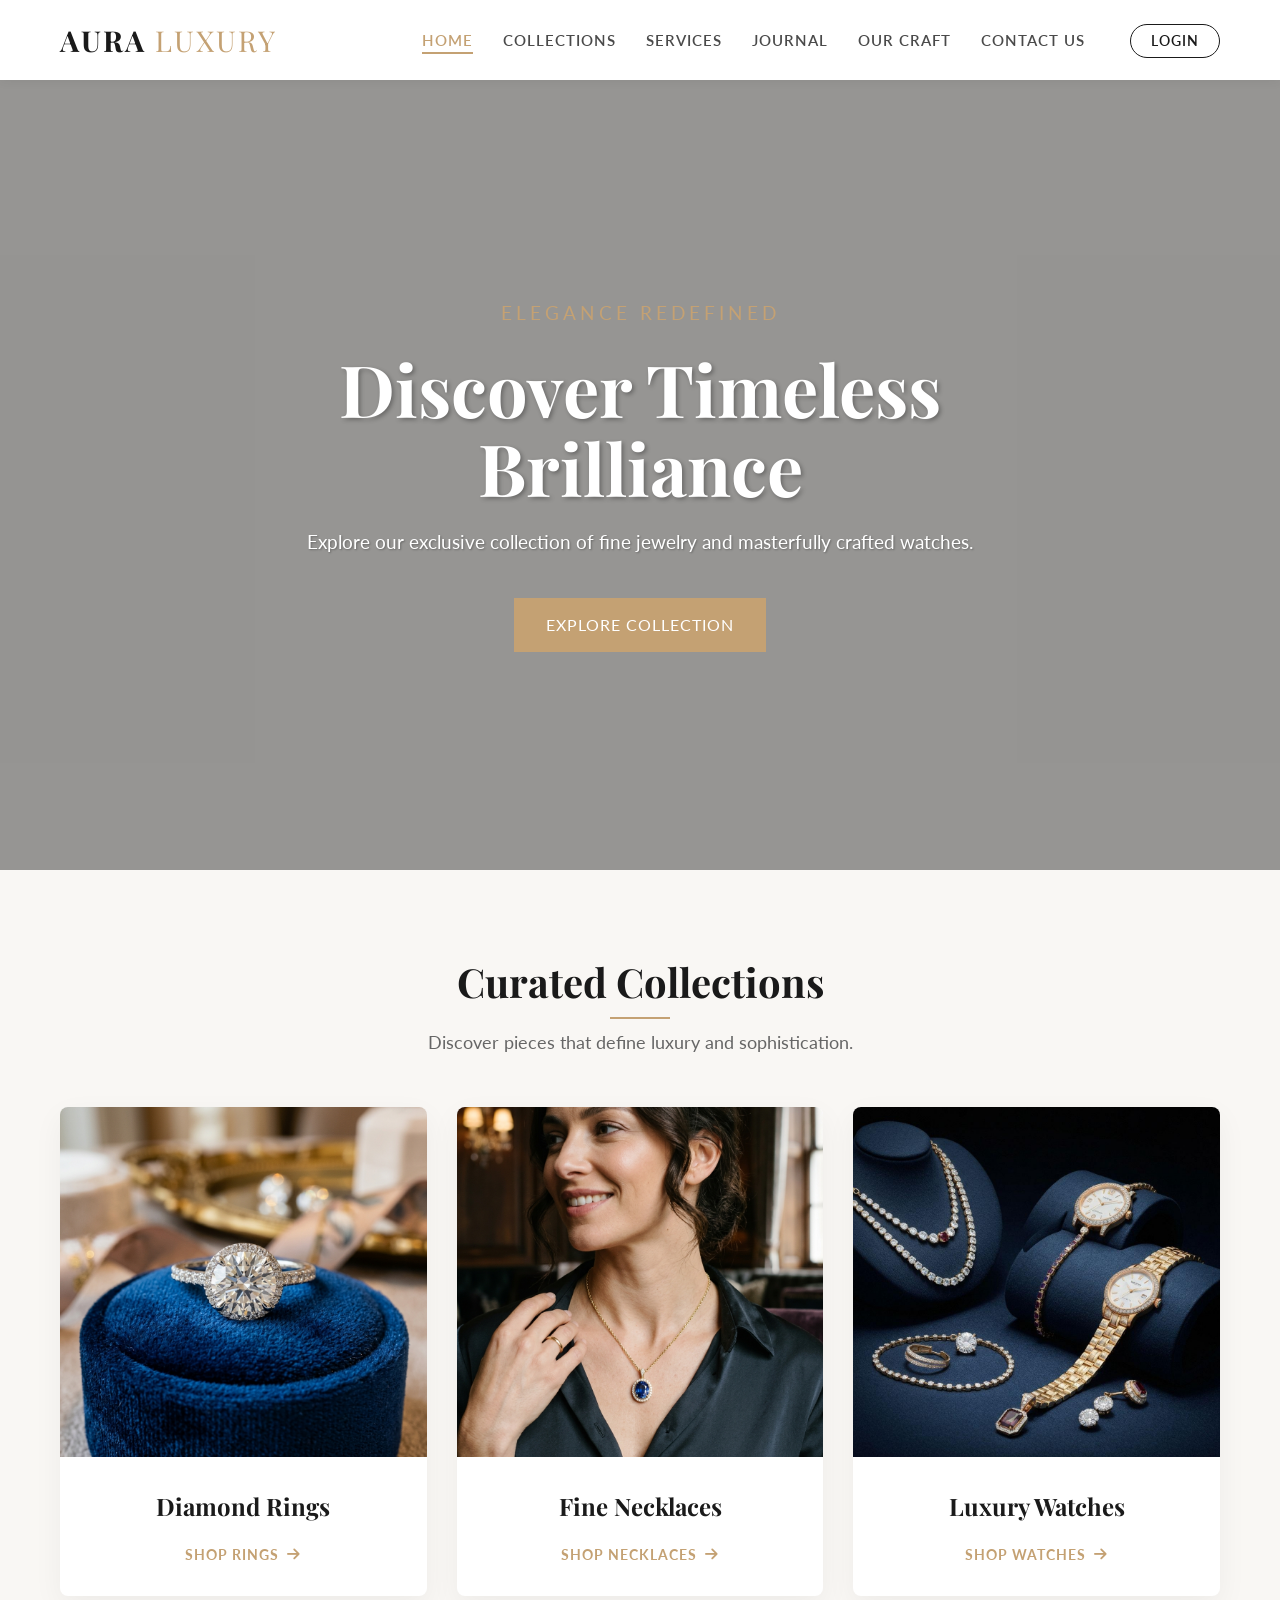
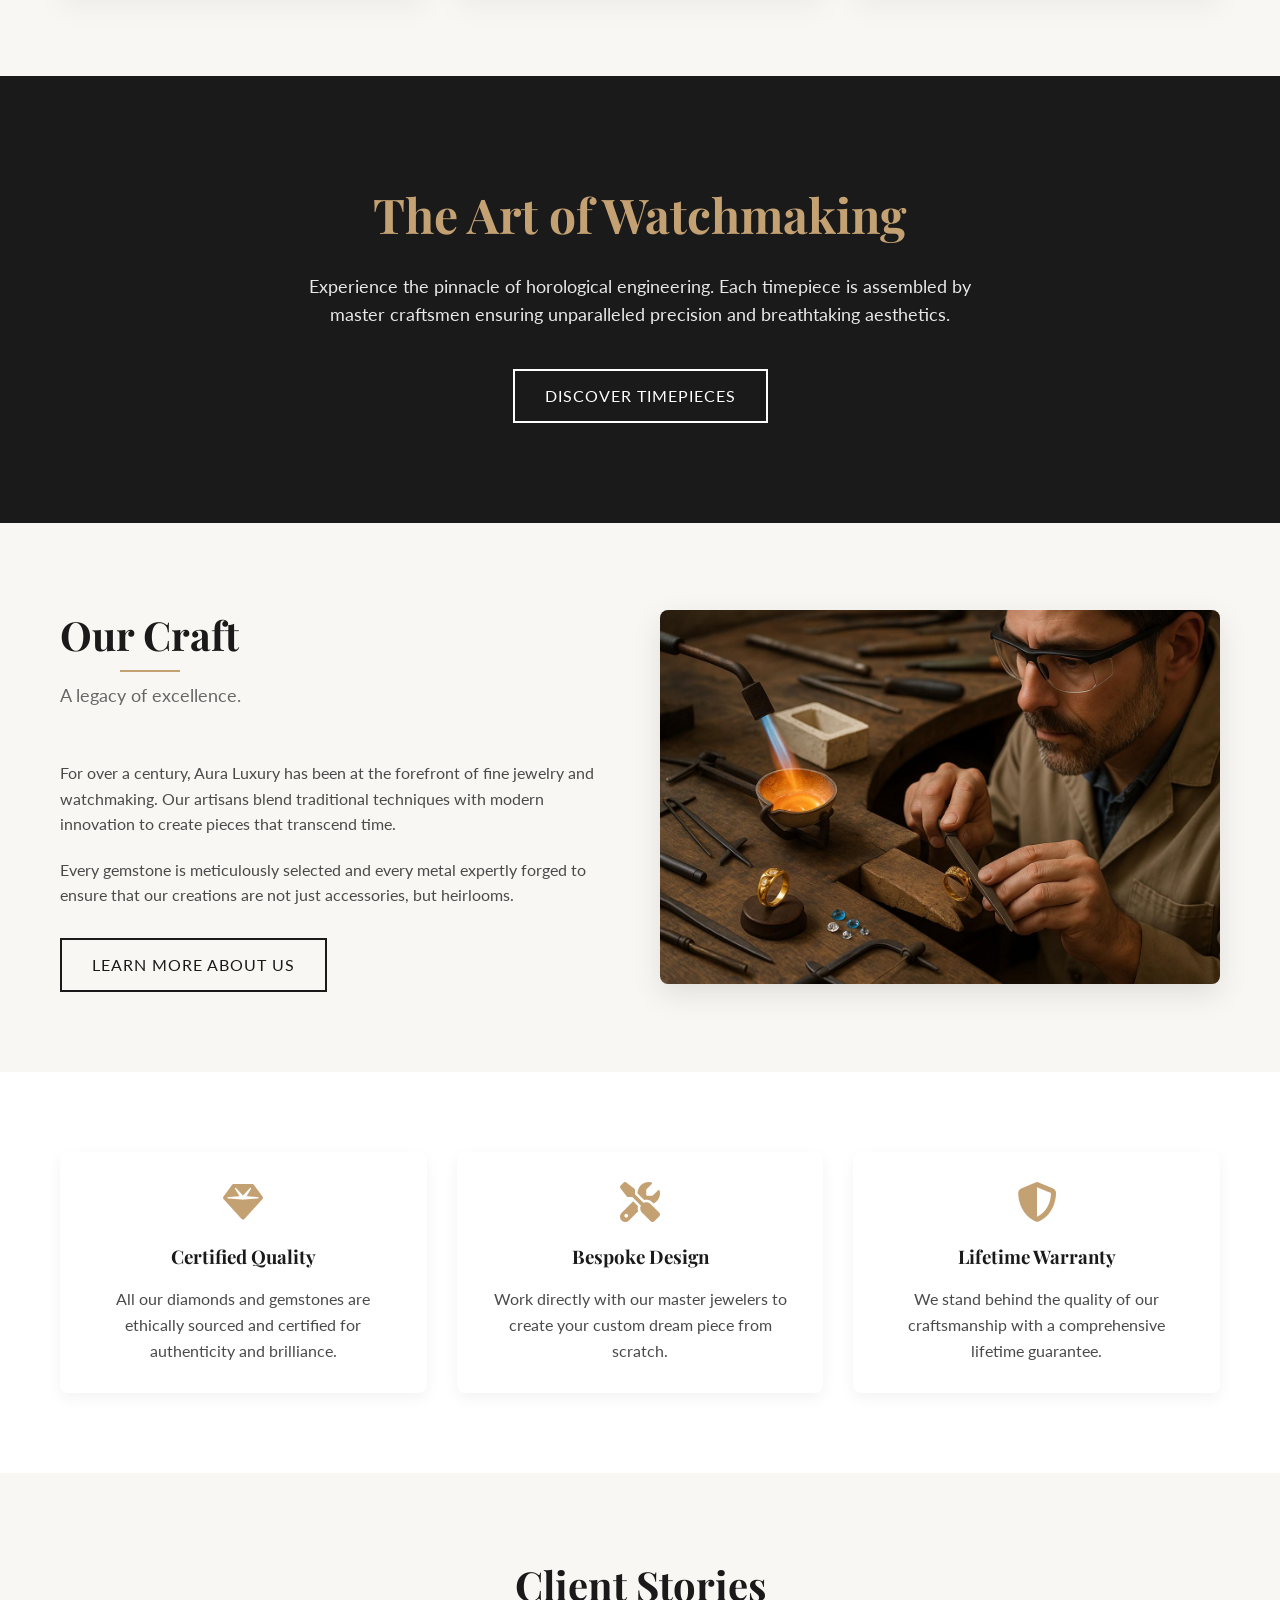
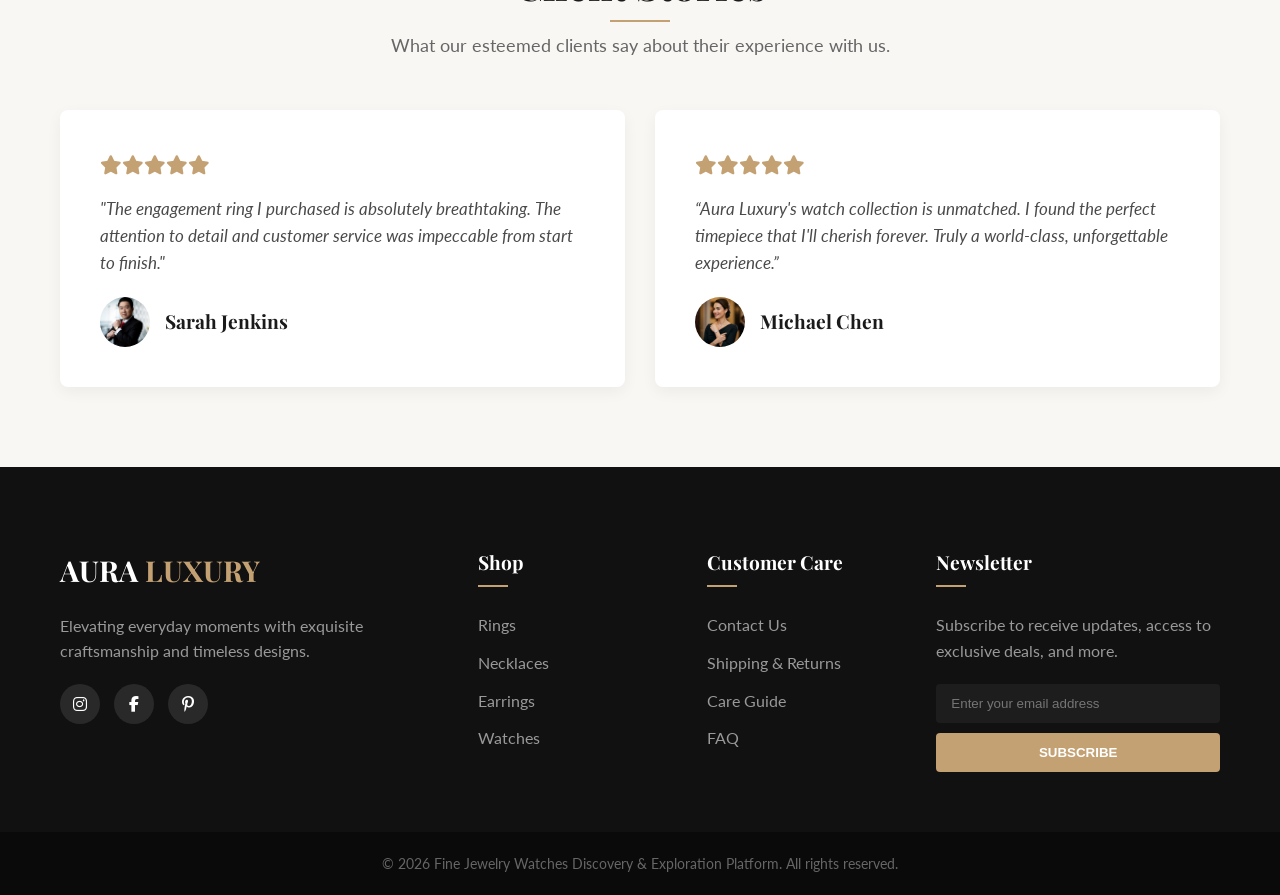
==== index.html @ 4d908f29 "first commit" ====
<!DOCTYPE html>
<html lang="en">

<head>
    <meta charset="UTF-8">
    <meta name="viewport" content="width=device-width, initial-scale=1.0">
    <meta name="description"
        content="Discover exquisite fine jewelry and luxury watches. Explore our premium collections of rings, necklaces, and timepieces.">
    <title>Fine Jewelry Watches Discovery & Exploration Platform</title>

    <!-- Favicon (using a generic emoji for demonstration, ideally this would be a custom .ico/.png) -->
    <link rel="icon"
        href="data:image/svg+xml,<svg xmlns=%22http://www.w3.org/2000/svg%22 viewBox=%220 0 100 100%22><text y=%22.9em%22 font-size=%2290%22>💎</text></svg>">

    <!-- Fonts -->
    <link rel="preconnect" href="https://fonts.googleapis.com">
    <link rel="preconnect" href="https://fonts.gstatic.com" crossorigin>
    <link
        href="https://fonts.googleapis.com/css2?family=Playfair+Display:ital,wght@0,400;0,600;0,700;1,400&family=Lato:wght@300;400;700&display=swap"
        rel="stylesheet">

    <!-- CSS -->
    <link rel="stylesheet" href="style.css">

    <!-- FontAwesome for Icons -->
    <link rel="stylesheet" href="https://cdnjs.cloudflare.com/ajax/libs/font-awesome/6.4.0/css/all.min.css">
</head>

<body>


    <!-- Header -->
    <header id="header">
        <div class="container header-container">
            <div class="logo">
                <a href="#">AURA <span>LUXURY</span></a>
            </div>
            <nav class="nav-menu">
                <ul>
                    <li><a href="index.html" class="active">Home</a></li>
                    <li><a href="collections.html">Collections</a></li>
                    <li><a href="services.html">Services</a></li>
                    <li><a href="journal.html">Journal</a></li>
                    <li><a href="about.html">Our Craft</a></li>
                    <li><a href="contact.html">Contact Us</a></li>
                    <li><a href="login.html" class="login-btn">Login</a></li>
                </ul>
            </nav>
            <div class="mobile-menu-btn">
                <i class="fas fa-bars"></i>
            </div>
        </div>
    </header>

    <!-- Hero Section -->
    <section id="home" class="hero">
        <div class="hero-bg"
            style="background-image: url('C:/Users/DELL/.gemini/antigravity-ide/brain/535ff13f-2c1f-45b5-a3ff-d5bd1a100bc5/hero_jewelry_watches_1791266439854.jpg');">
        </div>
        <div class="hero-overlay"></div>
        <div class="container hero-content">
            <span class="subtitle">Elegance Redefined</span>
            <h1>Discover Timeless Brilliance</h1>
            <p>Explore our exclusive collection of fine jewelry and masterfully crafted watches.</p>
            <a href="#collections" class="btn btn-primary">Explore Collection</a>
        </div>
    </section>

    <!-- Categories / Collections -->
    <section id="collections" class="categories section-padding">
        <div class="container">
            <div class="section-title">
                <h2>Curated Collections</h2>
                <p>Discover pieces that define luxury and sophistication.</p>
            </div>

            <div class="category-grid">
                <!-- Ring Category -->
                <div class="category-card">
                    <div class="img-wrapper">
                        <img src="img/curated1.jpg" alt="Diamond Rings Collection">
                    </div>
                    <div class="category-info">
                        <h3>Diamond Rings</h3>
                        <a href="#" class="btn-link">Shop Rings <i class="fas fa-arrow-right"></i></a>
                    </div>
                </div>

                <!-- Necklace Category -->
                <div class="category-card">
                    <div class="img-wrapper">
                        <img src="img/curated2.jpg" alt="Elegant Necklaces">
                    </div>
                    <div class="category-info">
                        <h3>Fine Necklaces</h3>
                        <a href="#" class="btn-link">Shop Necklaces <i class="fas fa-arrow-right"></i></a>
                    </div>
                </div>

                <!-- Watch Category -->
                <div class="category-card">
                    <div class="img-wrapper">
                        <!-- We'll use a placeholder if the watch image fails, but ideally the absolute path from the newly generated one. Using a fallback for now. -->
                        <img src="img/curated3.jpg" id="watch-img" alt="Luxury Watches">
                    </div>
                    <div class="category-info">
                        <h3>Luxury Watches</h3>
                        <a href="#" class="btn-link">Shop Watches <i class="fas fa-arrow-right"></i></a>
                    </div>
                </div>
            </div>
        </div>
    </section>

    <!-- Featured Banner -->
    <section class="featured-banner">
        <div class="container banner-container">
            <div class="banner-content">
                <h2>The Art of Watchmaking</h2>
                <p>Experience the pinnacle of horological engineering. Each timepiece is assembled by master craftsmen
                    ensuring unparalleled precision and breathtaking aesthetics.</p>
                <a href="collections.html" class="btn btn-outline">Discover Timepieces</a>
            </div>
        </div>
    </section>

    <!-- About Section -->
    <section id="about" class="about section-padding">
        <div class="container">
            <div class="about-content">
                <div class="about-text">
                    <div class="section-title" style="text-align: left;">
                        <h2>Our Craft</h2>
                        <p>A legacy of excellence.</p>
                    </div>
                    <p style="margin-bottom: 20px;">For over a century, Aura Luxury has been at the forefront of fine
                        jewelry and watchmaking. Our artisans blend traditional techniques with modern innovation to
                        create pieces that transcend time.</p>
                    <p>Every gemstone is meticulously selected and every metal expertly forged to ensure that our
                        creations are not just accessories, but heirlooms.</p>
                    <a href="about.html" class="btn btn-outline"
                        style="color: var(--primary-color); border-color: var(--primary-color); margin-top: 30px;">Learn
                        More About Us</a>
                </div>
                <div class="about-image">
                    <img src="img/craftman.jpg" alt="Jewelry Craftsmanship">
                </div>
            </div>
        </div>
    </section>

    <!-- Features Section -->
    <section class="features section-padding" style="background-color: var(--white);">
        <div class="container">
            <div class="features-grid">
                <div class="feature-card">
                    <i class="fas fa-gem"
                        style="font-size: 2.5rem; color: var(--secondary-color); margin-bottom: 20px;"></i>
                    <h3 style="font-family: var(--font-heading); margin-bottom: 15px; color: var(--primary-color);">
                        Certified Quality</h3>
                    <p>All our diamonds and gemstones are ethically sourced and certified for authenticity and
                        brilliance.</p>
                </div>
                <div class="feature-card">
                    <i class="fas fa-tools"
                        style="font-size: 2.5rem; color: var(--secondary-color); margin-bottom: 20px;"></i>
                    <h3 style="font-family: var(--font-heading); margin-bottom: 15px; color: var(--primary-color);">
                        Bespoke Design</h3>
                    <p>Work directly with our master jewelers to create your custom dream piece from scratch.</p>
                </div>
                <div class="feature-card">
                    <i class="fas fa-shield-alt"
                        style="font-size: 2.5rem; color: var(--secondary-color); margin-bottom: 20px;"></i>
                    <h3 style="font-family: var(--font-heading); margin-bottom: 15px; color: var(--primary-color);">
                        Lifetime Warranty</h3>
                    <p>We stand behind the quality of our craftsmanship with a comprehensive lifetime guarantee.</p>
                </div>
            </div>
        </div>
    </section>

    <!-- Testimonials -->
    <section class="testimonials section-padding">
        <div class="container">
            <div class="section-title">
                <h2>Client Stories</h2>
                <p>What our esteemed clients say about their experience with us.</p>
            </div>
            <div class="testimonial-grid"
                style="display: grid; grid-template-columns: repeat(auto-fit, minmax(300px, 1fr)); gap: 30px;">
                <div class="testimonial-card"
                    style="background: var(--white); padding: 40px; border-radius: 8px; box-shadow: 0 5px 15px rgba(0,0,0,0.05); transition: transform 0.3s ease;">
                    <div class="stars" style="color: var(--secondary-color); margin-bottom: 15px; font-size: 1.2rem;">
                        <i class="fas fa-star"></i><i class="fas fa-star"></i><i class="fas fa-star"></i><i
                            class="fas fa-star"></i><i class="fas fa-star"></i>
                    </div>
                    <p style="font-style: italic; margin-bottom: 20px; font-size: 1.05rem;">"The engagement ring I
                        purchased is absolutely breathtaking. The attention to detail and customer service was
                        impeccable from start to finish."</p>
                    <div class="client-info" style="display: flex; align-items: center; gap: 15px;">
                        <img src="img/testi1.jpg" alt="Sarah Jenkins"
                            style="width: 50px; height: 50px; border-radius: 50%; object-fit: cover;">
                        <h4
                            style="font-family: var(--font-heading); color: var(--primary-color); font-size: 1.2rem; margin: 0;">
                            Sarah Jenkins</h4>
                    </div>
                </div>
                <div class="testimonial-card"
                    style="background: var(--white); padding: 40px; border-radius: 8px; box-shadow: 0 5px 15px rgba(0,0,0,0.05); transition: transform 0.3s ease;">
                    <div class="stars" style="color: var(--secondary-color); margin-bottom: 15px; font-size: 1.2rem;">
                        <i class="fas fa-star"></i><i class="fas fa-star"></i><i class="fas fa-star"></i><i
                            class="fas fa-star"></i><i class="fas fa-star"></i>
                    </div>
                    <p style="font-style: italic; margin-bottom: 20px; font-size: 1.05rem;">“Aura Luxury's watch
                        collection is unmatched. I found the perfect timepiece that I'll cherish forever. Truly a
                        world-class, unforgettable experience.”</p>
                    <div class="client-info" style="display: flex; align-items: center; gap: 15px;">
                        <img src="img/testi2.jpg" alt="Michael Chen"
                            style="width: 50px; height: 50px; border-radius: 50%; object-fit: cover;">
                        <h4
                            style="font-family: var(--font-heading); color: var(--primary-color); font-size: 1.2rem; margin: 0;">
                            Michael Chen</h4>
                    </div>
                </div>
            </div>
        </div>
    </section>

    <!-- Footer -->
    <footer id="contact" class="footer">
        <div class="container footer-grid">
            <div class="footer-col">
                <a href="#" class="footer-logo">AURA <span>LUXURY</span></a>
                <p>Elevating everyday moments with exquisite craftsmanship and timeless designs.</p>
                <div class="social-links">
                    <a href="#"><i class="fab fa-instagram"></i></a>
                    <a href="#"><i class="fab fa-facebook-f"></i></a>
                    <a href="#"><i class="fab fa-pinterest-p"></i></a>
                </div>
            </div>
            <div class="footer-col">
                <h4>Shop</h4>
                <ul>
                    <li><a href="#">Rings</a></li>
                    <li><a href="#">Necklaces</a></li>
                    <li><a href="#">Earrings</a></li>
                    <li><a href="#">Watches</a></li>
                </ul>
            </div>
            <div class="footer-col">
                <h4>Customer Care</h4>
                <ul>
                    <li><a href="#">Contact Us</a></li>
                    <li><a href="#">Shipping & Returns</a></li>
                    <li><a href="#">Care Guide</a></li>
                    <li><a href="#">FAQ</a></li>
                </ul>
            </div>
            <div class="footer-col">
                <h4>Newsletter</h4>
                <p>Subscribe to receive updates, access to exclusive deals, and more.</p>
                <form class="newsletter-form">
                    <input type="email" placeholder="Enter your email address" required>
                    <button type="submit">Subscribe</button>
                </form>
            </div>
        </div>
        <div class="footer-bottom">
            <div class="container">
                <p>&copy; 2026 Fine Jewelry Watches Discovery & Exploration Platform. All rights reserved.</p>
            </div>
        </div>
    </footer>

    <!-- Scroll to Top Button -->
    <button id="scrollTopBtn" title="Go to top">
        <i class="fas fa-chevron-up"></i>
    </button>

    <button id="scrollTopBtn" style="display: none;"><i class="fas fa-arrow-up"></i></button>
    <!-- JS -->
    <script src="script.js"></script>
</body>

</html>
---- style.css ----
/* =======================================
   Variables & General Reset
   ======================================= */
:root {
    --primary-color: #1a1a1a;
    --secondary-color: #c4a173; /* Elegant Gold */
    --text-color: #4a4a4a;
    --bg-light: #f9f7f4;
    --white: #ffffff;
    --font-heading: 'Playfair Display', serif;
    --font-body: 'Lato', sans-serif;
    --transition: all 0.3s ease;
}

* {
    margin: 0;
    padding: 0;
    box-sizing: border-box;
}

html {
    scroll-behavior: smooth;
}

body {
    font-family: var(--font-body);
    color: var(--text-color);
    background-color: var(--bg-light);
    line-height: 1.6;
    overflow-x: hidden;
}

ul {
    list-style: none;
}

a {
    text-decoration: none;
    color: inherit;
    transition: var(--transition);
}

img {
    max-width: 100%;
    height: auto;
    display: block;
}

.container {
    max-width: 1200px;
    margin: 0 auto;
    padding: 0 20px;
}

.section-padding {
    padding: 80px 0;
}

.section-title {
    text-align: center;
    margin-bottom: 50px;
}

.section-title h2 {
    font-family: var(--font-heading);
    font-size: 2.5rem;
    color: var(--primary-color);
    margin-bottom: 15px;
    position: relative;
    display: inline-block;
}

.section-title h2::after {
    content: '';
    position: absolute;
    bottom: -5px;
    left: 50%;
    transform: translateX(-50%);
    width: 60px;
    height: 2px;
    background-color: var(--secondary-color);
}

.section-title p {
    color: #666;
    font-size: 1.1rem;
}

/* Buttons */
.btn {
    display: inline-block;
    padding: 12px 30px;
    font-size: 1rem;
    text-transform: uppercase;
    letter-spacing: 1px;
    cursor: pointer;
    border: 2px solid transparent;
    transition: var(--transition);
}

.btn-primary {
    background-color: var(--secondary-color);
    color: var(--white);
}

.btn-primary:hover {
    background-color: #a8885b;
}

.btn-outline {
    background-color: transparent;
    border-color: var(--white);
    color: var(--white);
}

.btn-outline:hover {
    background-color: var(--white);
    color: var(--primary-color);
}

.btn-link {
    color: var(--secondary-color);
    font-weight: 700;
    text-transform: uppercase;
    letter-spacing: 1px;
    font-size: 0.9rem;
    display: inline-flex;
    align-items: center;
    gap: 8px;
}

.btn-link:hover {
    color: var(--primary-color);
}

/* =======================================
   Header & Navigation
   ======================================= */
.top-bar {
    background-color: var(--primary-color);
    color: var(--white);
    text-align: center;
    padding: 8px 0;
    font-size: 0.85rem;
    letter-spacing: 1px;
}

header {
    background-color: var(--white);
    box-shadow: 0 2px 10px rgba(0, 0, 0, 0.05);
    position: sticky;
    top: 0;
    z-index: 1000;
    transition: var(--transition);
}

header.sticky {
    padding: 10px 0;
}

.header-container {
    display: flex;
    justify-content: space-between;
    align-items: center;
    height: 80px;
    transition: var(--transition);
}

header.sticky .header-container {
    height: 60px;
}

.logo a {
    font-family: var(--font-heading);
    font-size: 1.8rem;
    font-weight: 700;
    color: var(--primary-color);
    letter-spacing: 2px;
}

.logo span {
    color: var(--secondary-color);
    font-weight: 400;
}

.nav-menu ul {
    display: flex;
    gap: 30px;
}

.nav-menu ul li a {
    font-size: 0.95rem;
    font-weight: 600;
    text-transform: uppercase;
    letter-spacing: 1px;
    position: relative;
}

.nav-menu ul li a::after {
    content: '';
    position: absolute;
    width: 0;
    height: 2px;
    bottom: -5px;
    left: 0;
    background-color: var(--secondary-color);
    transition: var(--transition);
}

.nav-menu ul li a:hover::after,
.nav-menu ul li a.active::after {
    width: 100%;
}

.nav-menu ul li a:hover,
.nav-menu ul li a.active {
    color: var(--secondary-color);
}

.header-icons {
    display: flex;
    gap: 15px;
    align-items: center;
}

.header-icons a {
    font-size: 1.1rem;
    color: var(--primary-color);
    border: 1px solid #ddd;
    border-radius: 50%;
    width: 38px;
    height: 38px;
    display: inline-flex;
    align-items: center;
    justify-content: center;
    transition: var(--transition);
}

.header-icons a:hover {
    color: var(--secondary-color);
    border-color: var(--secondary-color);
}

.mobile-menu-btn {
    display: none;
    font-size: 1.5rem;
    cursor: pointer;
}

/* =======================================
   Hero Section
   ======================================= */
.hero {
    position: relative;
    height: calc(100vh - 110px);
    min-height: 600px;
    display: flex;
    align-items: center;
    justify-content: center;
    text-align: center;
    color: var(--white);
}

.hero-bg {
    position: absolute;
    top: 0;
    left: 0;
    width: 100%;
    height: 100%;
    background-size: cover;
    background-position: center;
    z-index: 1;
}

.hero-overlay {
    position: absolute;
    top: 0;
    left: 0;
    width: 100%;
    height: 100%;
    background: rgba(0, 0, 0, 0.4);
    z-index: 2;
}

.hero-content {
    position: relative;
    z-index: 3;
    max-width: 800px;
}

.hero .subtitle {
    display: block;
    font-size: 1.2rem;
    text-transform: uppercase;
    letter-spacing: 4px;
    margin-bottom: 20px;
    color: var(--secondary-color);
}

.hero h1 {
    font-family: var(--font-heading);
    font-size: 4.5rem;
    margin-bottom: 20px;
    line-height: 1.1;
    text-shadow: 2px 2px 4px rgba(0,0,0,0.3);
}

.hero p {
    font-size: 1.2rem;
    margin-bottom: 40px;
    text-shadow: 1px 1px 2px rgba(0,0,0,0.3);
}

/* =======================================
   Categories
   ======================================= */
.category-grid {
    display: flex;
    flex-wrap: wrap;
    justify-content: center;
    gap: 30px;
}

.category-grid > .category-card {
    flex: 1 1 calc(33.333% - 20px);
    max-width: calc(33.333% - 20px);
}

.category-card {
    background-color: var(--white);
    border-radius: 8px;
    overflow: hidden;
    box-shadow: 0 10px 30px rgba(0,0,0,0.05);
    transition: var(--transition);
    width: 100%;
}

.features-grid {
    display: flex;
    flex-wrap: wrap;
    justify-content: center;
    gap: 30px;
    text-align: center;
}

.feature-card {
    flex: 1 1 calc(33.333% - 20px);
    max-width: calc(33.333% - 20px);
    min-width: 250px;
    padding: 30px;
    background-color: var(--white);
    border-radius: 8px;
    box-shadow: 0 5px 15px rgba(0,0,0,0.05);
}

.about-content {
    display: flex;
    gap: 40px;
    align-items: center;
    flex-wrap: wrap;
}

.about-content.reverse {
    flex-direction: row-reverse;
}

.about-text, .about-image {
    flex: 1;
    min-width: 300px;
}

.about-image img {
    border-radius: 8px;
    box-shadow: 0 10px 30px rgba(0,0,0,0.1);
    width: 100%;
}

.category-card:hover {
    transform: translateY(-10px);
    box-shadow: 0 15px 40px rgba(0,0,0,0.1);
}

.img-wrapper {
    height: 350px;
    overflow: hidden;
}

.img-wrapper img {
    width: 100%;
    height: 100%;
    object-fit: cover;
    transition: transform 0.8s ease;
}

.category-card:hover .img-wrapper img {
    transform: scale(1.08);
}

.category-info {
    padding: 30px;
    text-align: center;
}

.category-info h3 {
    font-family: var(--font-heading);
    font-size: 1.5rem;
    color: var(--primary-color);
    margin-bottom: 15px;
}

/* =======================================
   Featured Banner
   ======================================= */
.featured-banner {
    background-color: var(--primary-color);
    color: var(--white);
    padding: 100px 0;
    text-align: center;
}

.banner-content {
    max-width: 700px;
    margin: 0 auto;
}

.banner-content h2 {
    font-family: var(--font-heading);
    font-size: 3rem;
    margin-bottom: 20px;
    color: var(--secondary-color);
}

.banner-content p {
    font-size: 1.1rem;
    margin-bottom: 40px;
    opacity: 0.9;
}

/* =======================================
   Footer
   ======================================= */
.footer {
    background-color: #111;
    color: #fff;
    padding-top: 80px;
}

.footer-grid {
    display: grid;
    grid-template-columns: 2fr 1fr 1fr 1.5fr;
    gap: 40px;
    margin-bottom: 60px;
}

.footer-logo {
    font-family: var(--font-heading);
    font-size: 1.8rem;
    font-weight: 700;
    color: var(--white);
    display: inline-block;
    margin-bottom: 20px;
}

.footer-logo span {
    color: var(--secondary-color);
}

.footer-col p {
    color: #999;
    margin-bottom: 20px;
}

.social-links a {
    display: inline-block;
    width: 40px;
    height: 40px;
    background-color: rgba(255,255,255,0.1);
    color: var(--white);
    border-radius: 50%;
    text-align: center;
    line-height: 40px;
    margin-right: 10px;
    transition: var(--transition);
}

.social-links a:hover {
    background-color: var(--secondary-color);
}

.footer-col h4 {
    font-family: var(--font-heading);
    font-size: 1.2rem;
    margin-bottom: 25px;
    position: relative;
    padding-bottom: 10px;
}

.footer-col h4::after {
    content: '';
    position: absolute;
    bottom: 0;
    left: 0;
    width: 30px;
    height: 2px;
    background-color: var(--secondary-color);
}

.footer-col ul li {
    margin-bottom: 12px;
}

.footer-col ul li a {
    color: #999;
}

.footer-col ul li a:hover {
    color: var(--secondary-color);
    padding-left: 5px;
}

.newsletter-form {
    display: flex;
    flex-direction: column;
    gap: 10px;
}

.newsletter-form input {
    padding: 12px 15px;
    border: none;
    background-color: rgba(255,255,255,0.05);
    color: var(--white);
    border-radius: 4px;
    outline: none;
}

.newsletter-form button {
    padding: 12px;
    background-color: var(--secondary-color);
    color: var(--white);
    border: none;
    text-transform: uppercase;
    font-weight: 700;
    cursor: pointer;
    border-radius: 4px;
    transition: var(--transition);
}

.newsletter-form button:hover {
    background-color: #a8885b;
}

.footer-bottom {
    background-color: #0a0a0a;
    padding: 20px 0;
    text-align: center;
    color: #666;
    font-size: 0.9rem;
}

/* =======================================
   Scroll to Top Button
   ======================================= */
#scrollTopBtn {
    display: none; /* Hidden by default */
    position: fixed;
    bottom: 30px;
    right: 30px;
    z-index: 99;
    border: none;
    outline: none;
    background-color: var(--secondary-color);
    color: white;
    cursor: pointer;
    padding: 15px;
    border-radius: 50%;
    font-size: 18px;
    width: 50px;
    height: 50px;
    box-shadow: 0 4px 10px rgba(0,0,0,0.3);
    transition: background-color 0.3s, transform 0.3s;
}

.nav-menu ul li a.login-btn {
    padding: 8px 20px;
    border: 1px solid var(--primary-color);
    border-radius: 20px;
    margin-left: 15px;
    font-weight: 600;
    text-transform: uppercase;
    font-size: 0.85rem;
    color: var(--primary-color);
    transition: var(--transition);
}

.nav-menu ul li a.login-btn:hover, .nav-menu ul li a.login-btn.active {
    background-color: var(--primary-color);
    color: var(--white);
}

.nav-menu ul li a.login-btn::after {
    display: none;
}

#scrollTopBtn:hover {
    background-color: var(--primary-color);
    transform: translateY(-5px);
}

/* =======================================
   Responsive Media Queries
   ======================================= */
@media (max-width: 992px) {
    .category-grid > .category-card, .feature-card {
        flex: 1 1 calc(50% - 15px);
        max-width: calc(50% - 15px);
    }
    .img-wrapper {
        height: auto;
    }
    .img-wrapper img {
        height: auto;
        object-fit: contain;
        max-height: 400px;
    }
    .about-content {
        flex-direction: column;
    }
    .about-text, .about-image {
        width: 100%;
        flex: none;
    }
    .footer-grid {
        grid-template-columns: repeat(2, 1fr);
    }
}

@media (max-width: 768px) {
    .category-grid > .category-card, .feature-card {
        flex: 1 1 100%;
        max-width: 100%;
    }
    .nav-menu {
        display: none; /* simple hidden for mobile, in a real app add a toggle menu */
    }
    .mobile-menu-btn {
        display: block;
    }
    .hero h1 {
        font-size: 3rem;
    }
    .footer-grid {
        grid-template-columns: 1fr;
    }
    .nav-menu ul li a.login-btn {
        margin-left: 0;
        display: inline-block;
        text-align: center;
        margin-top: 10px;
    }
}
.nav-menu ul li a.btn::after {
    display: none;
}
.nav-menu ul li a.btn:hover {
    color: var(--white);
}

@media (max-width: 768px) {
    .hero-content .btn {
        width: 100%;
        display: block;
        box-sizing: border-box;
        text-align: center;
    }
}
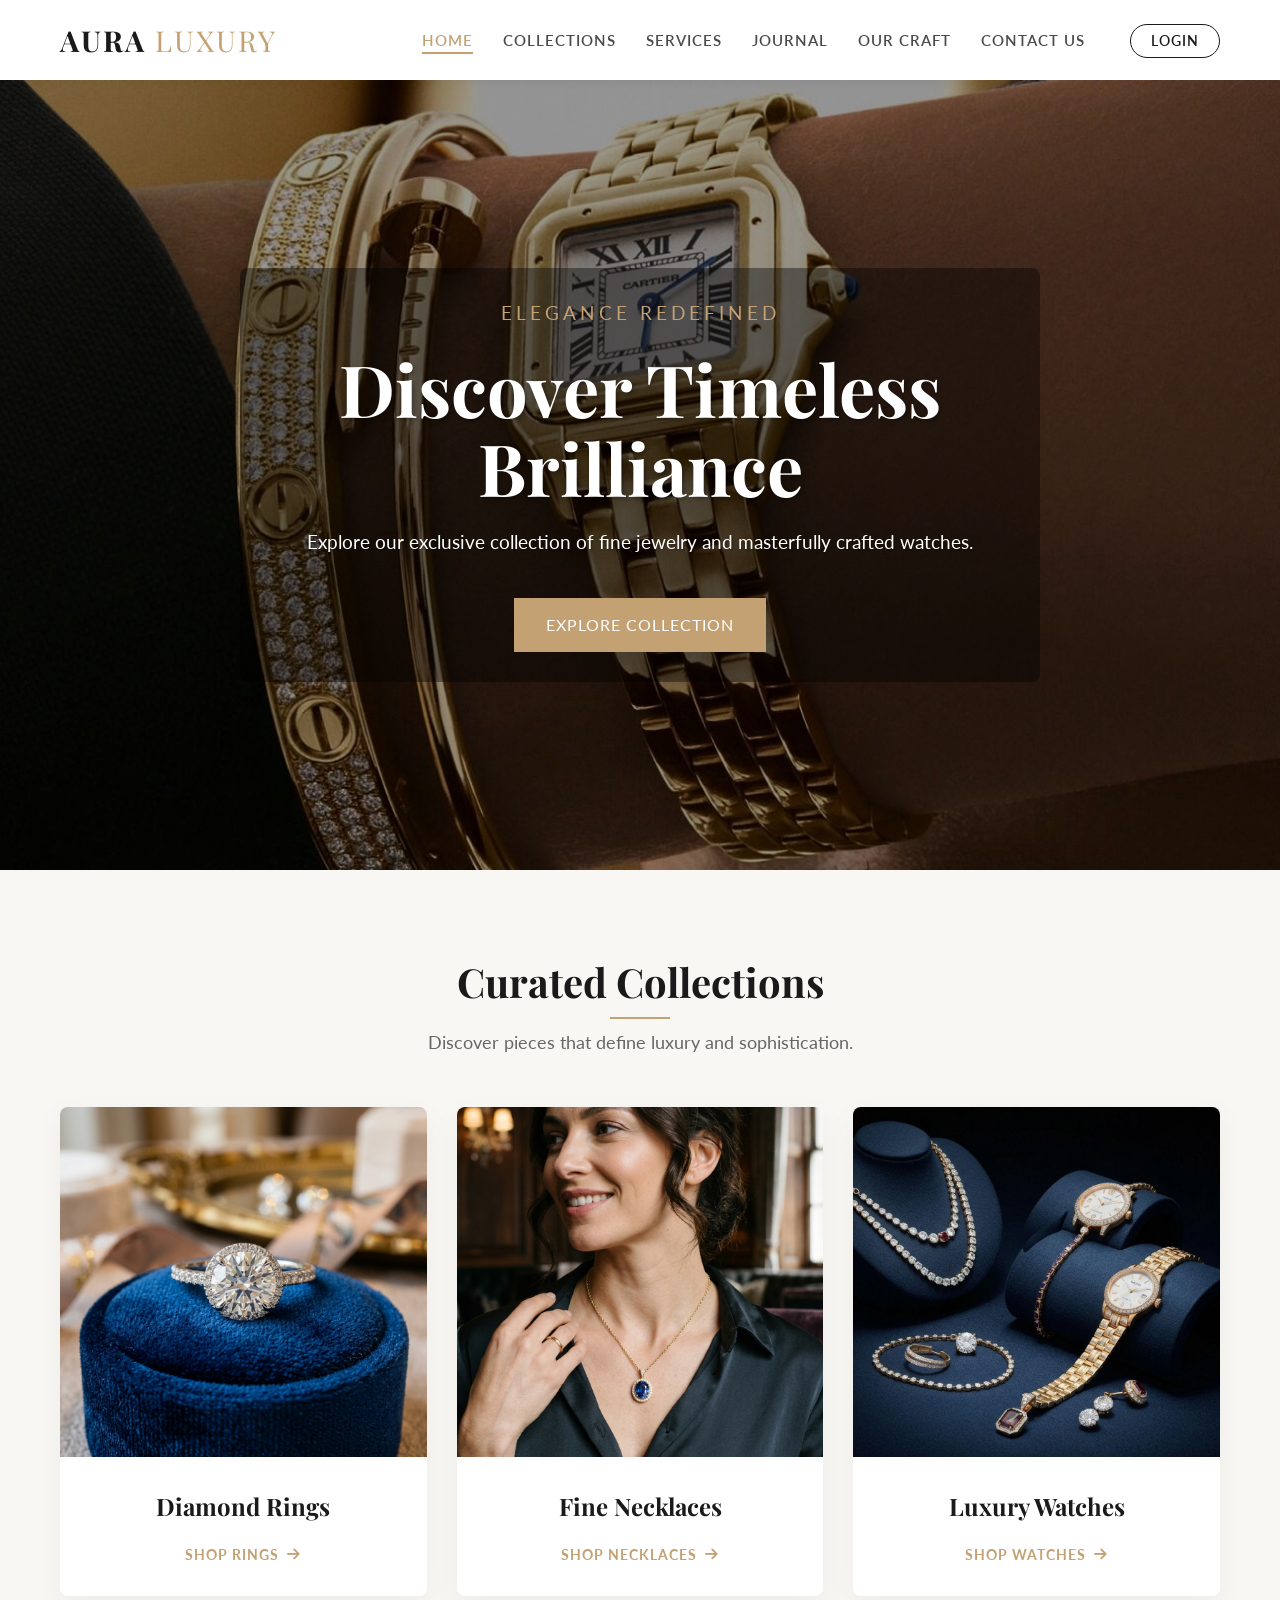
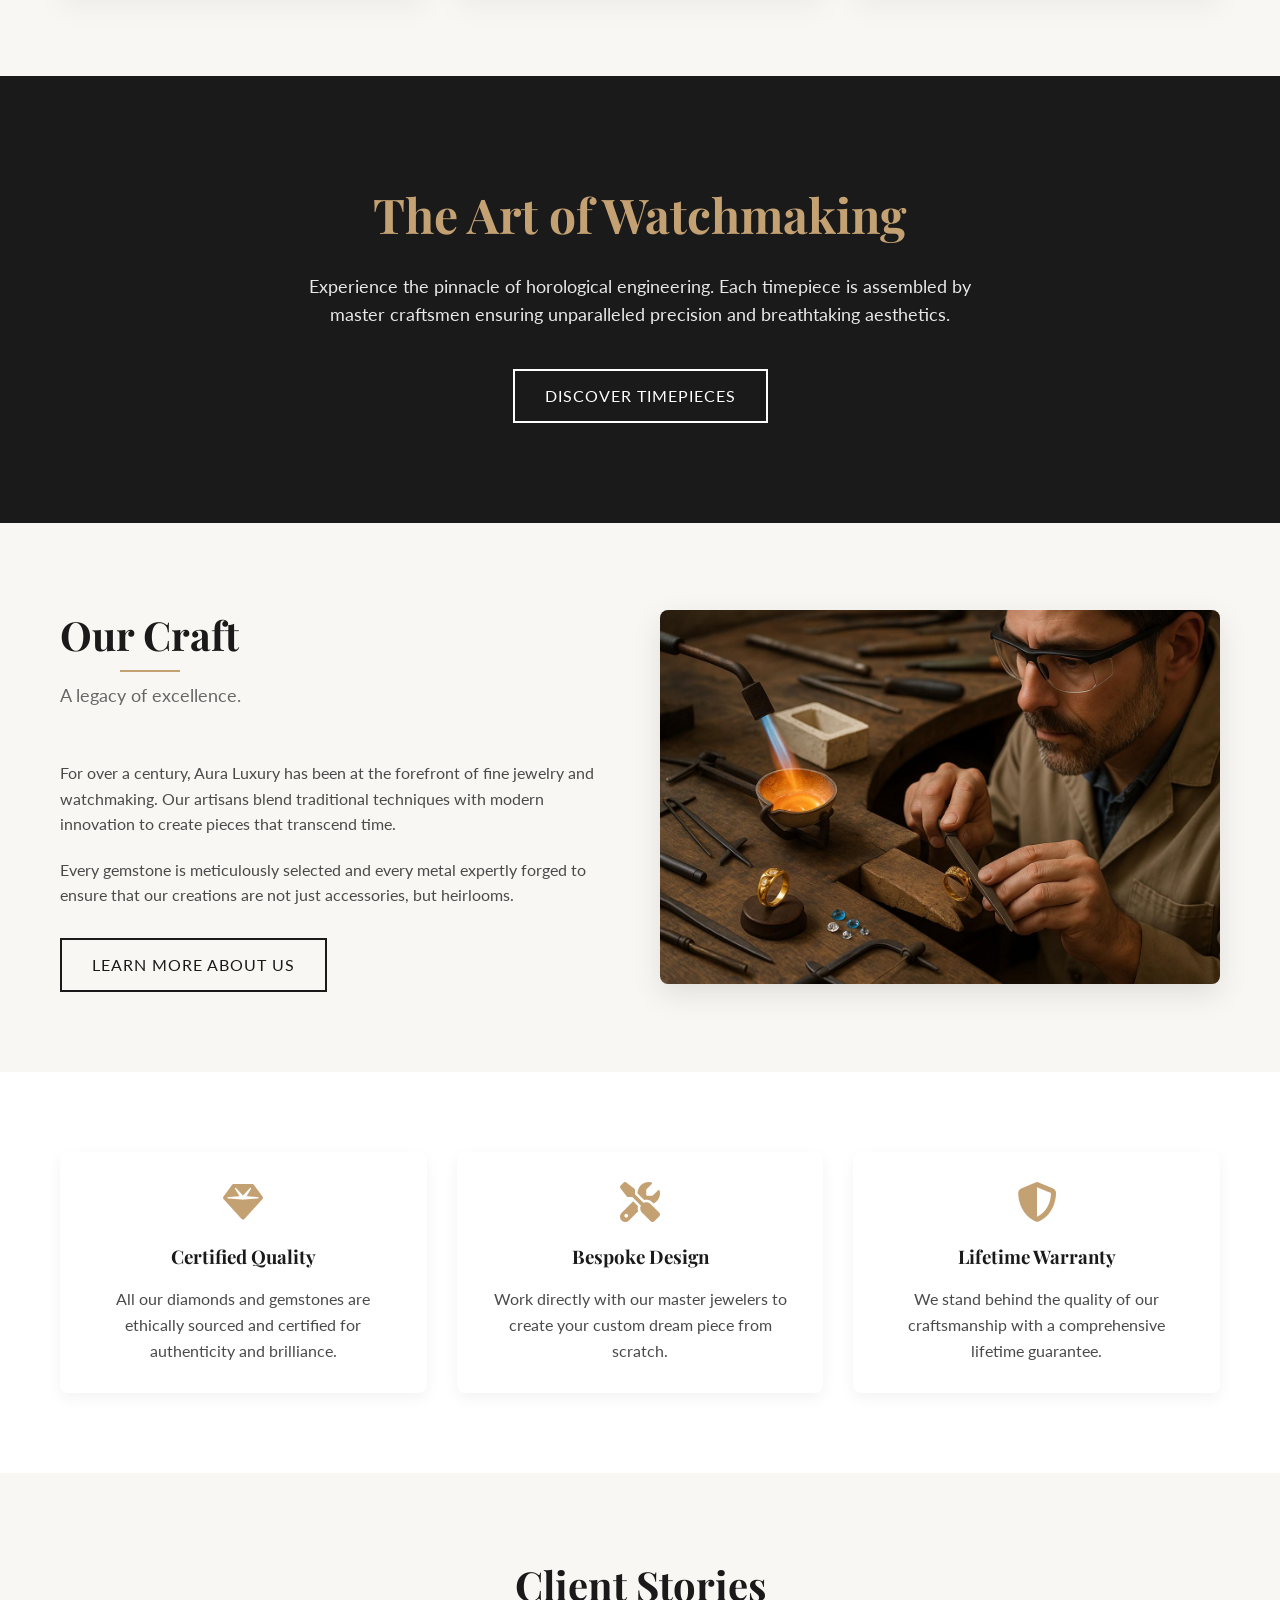
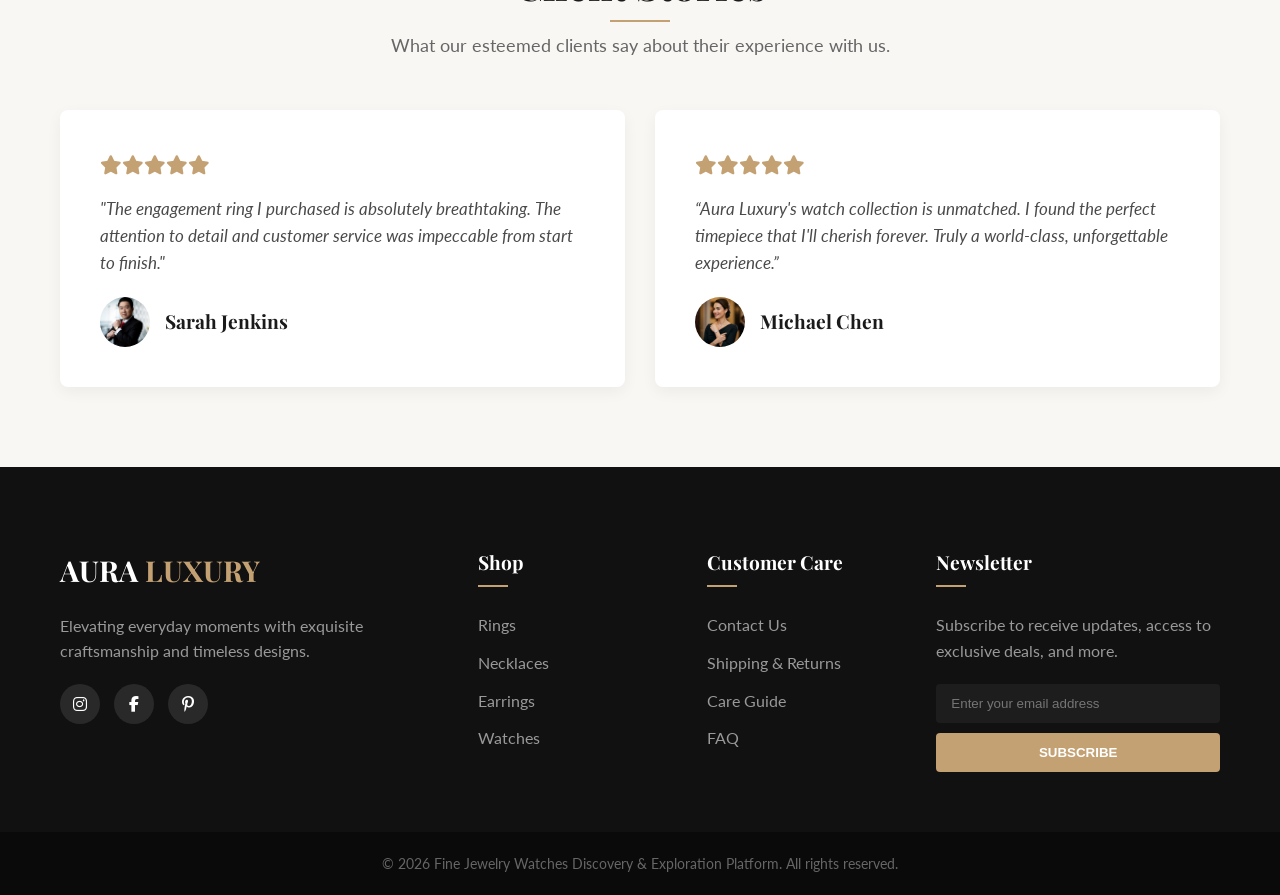
==== commit 4e5b27c5: "changes" ====
--- a/index.html
+++ b/index.html
@@ -55,7 +55,7 @@
     <!-- Hero Section -->
     <section id="home" class="hero">
         <div class="hero-bg"
-            style="background-image: url('C:/Users/DELL/.gemini/antigravity-ide/brain/535ff13f-2c1f-45b5-a3ff-d5bd1a100bc5/hero_jewelry_watches_1791266439854.jpg');">
+            style="background-image: url('img/home-hero.jpg');">
         </div>
         <div class="hero-overlay"></div>
         <div class="container hero-content">
@@ -138,8 +138,8 @@
                         create pieces that transcend time.</p>
                     <p>Every gemstone is meticulously selected and every metal expertly forged to ensure that our
                         creations are not just accessories, but heirlooms.</p>
-                    <a href="about.html" class="btn btn-outline"
-                        style="color: var(--primary-color); border-color: var(--primary-color); margin-top: 30px;">Learn
+                    <a href="about.html" class="btn btn-outline-dark"
+                        style="margin-top: 30px;">Learn
                         More About Us</a>
                 </div>
                 <div class="about-image">
@@ -282,4 +282,4 @@
     <script src="script.js"></script>
 </body>
 
-</html>+</html>
--- a/style.css
+++ b/style.css
@@ -118,6 +118,17 @@
     color: var(--primary-color);
 }
 
+.btn-outline-dark {
+    background-color: transparent;
+    border-color: var(--primary-color);
+    color: var(--primary-color);
+}
+
+.btn-outline-dark:hover {
+    background-color: var(--primary-color);
+    color: var(--white);
+}
+
 .btn-link {
     color: var(--secondary-color);
     font-weight: 700;
@@ -286,6 +297,9 @@
     position: relative;
     z-index: 3;
     max-width: 800px;
+    background-color: rgba(0, 0, 0, 0.4);
+    padding: 30px;
+    border-radius: 8px;
 }
 
 .hero .subtitle {
@@ -606,22 +620,28 @@
     transform: translateY(-5px);
 }
 
+.auth-hover {
+    transition: var(--transition);
+}
+.auth-hover:hover {
+    color: var(--primary-color) !important;
+    text-decoration: underline;
+}
+.auth-hover-text {
+    transition: var(--transition);
+}
+.auth-hover-text:hover {
+    color: var(--primary-color) !important;
+}
+
 /* =======================================
    Responsive Media Queries
    ======================================= */
-@media (max-width: 992px) {
+@media (max-width: 1024px) {
     .category-grid > .category-card, .feature-card {
         flex: 1 1 calc(50% - 15px);
         max-width: calc(50% - 15px);
     }
-    .img-wrapper {
-        height: auto;
-    }
-    .img-wrapper img {
-        height: auto;
-        object-fit: contain;
-        max-height: 400px;
-    }
     .about-content {
         flex-direction: column;
     }
@@ -632,24 +652,11 @@
     .footer-grid {
         grid-template-columns: repeat(2, 1fr);
     }
-}
-
-@media (max-width: 768px) {
-    .category-grid > .category-card, .feature-card {
-        flex: 1 1 100%;
-        max-width: 100%;
-    }
     .nav-menu {
-        display: none; /* simple hidden for mobile, in a real app add a toggle menu */
+        display: none;
     }
     .mobile-menu-btn {
         display: block;
-    }
-    .hero h1 {
-        font-size: 3rem;
-    }
-    .footer-grid {
-        grid-template-columns: 1fr;
     }
     .nav-menu ul li a.login-btn {
         margin-left: 0;
@@ -658,18 +665,34 @@
         margin-top: 10px;
     }
 }
-.nav-menu ul li a.btn::after {
-    display: none;
-}
-.nav-menu ul li a.btn:hover {
-    color: var(--white);
-}
 
 @media (max-width: 768px) {
+    .category-grid > .category-card, .feature-card {
+        flex: 1 1 100%;
+        max-width: 100%;
+    }
+    .hero h1 {
+        font-size: 3rem;
+    }
+    .footer-grid {
+        grid-template-columns: 1fr;
+    }
     .hero-content .btn {
         width: 100%;
         display: block;
         box-sizing: border-box;
         text-align: center;
     }
-}
+    .journal-newsletter-form {
+        flex-direction: column;
+    }
+    .journal-newsletter-form button {
+        width: 100%;
+    }
+}
+.nav-menu ul li a.btn::after {
+    display: none;
+}
+.nav-menu ul li a.btn:hover {
+    color: var(--white);
+}
